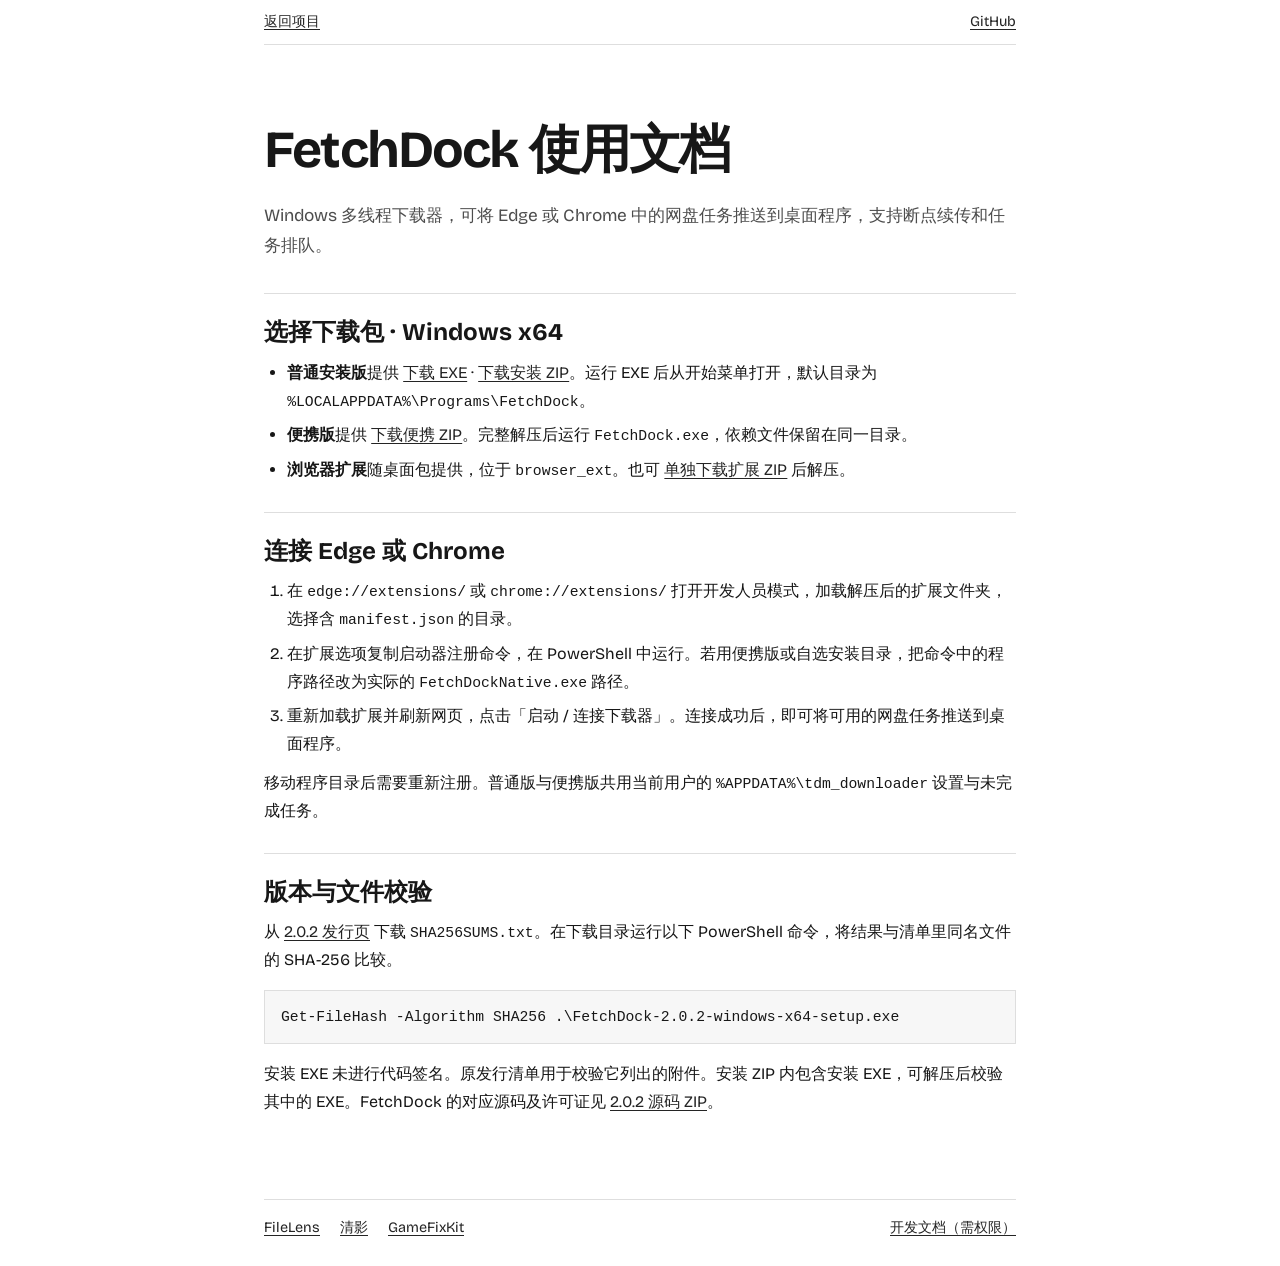
==== docs/fetchdock.html @ bc4fdf7e "Add public user guides for all four projects" ====
<!doctype html>
<html lang="zh-CN">
<head>
  <meta charset="utf-8">
  <meta name="viewport" content="width=device-width, initial-scale=1">
  <meta name="theme-color" content="#ffffff">
  <meta name="description" content="Windows 多线程下载器，可将 Edge 或 Chrome 中的网盘任务推送到桌面程序，支持断点续传和任务排队。">
  <title>FetchDock 使用文档 · shanhaiguanwu</title>
  <link rel="stylesheet" href="guide.css">
</head>
<body>
  <header class="wrap site-header">
    <a href="../#fetchdock">返回项目</a>
    <a href="https://github.com/shanhaiguanwu">GitHub</a>
  </header>
  <main class="wrap">
    <article>
      <h1>FetchDock 使用文档</h1>
      <p class="lead">Windows 多线程下载器，可将 Edge 或 Chrome 中的网盘任务推送到桌面程序，支持断点续传和任务排队。</p>
      <section aria-labelledby="install">
        <h2 id="install">选择下载包 · Windows x64</h2>
        <ul>
          <li><strong>普通安装版</strong>提供 <a href="https://github.com/shanhaiguanwu/shanhaiguanwu.github.io/releases/download/FetchDock-v2.0.2/FetchDock-2.0.2-windows-x64-setup.exe">下载 EXE</a> · <a href="https://github.com/shanhaiguanwu/shanhaiguanwu.github.io/releases/download/FetchDock-v2.0.2/FetchDock-2.0.2-windows-x64.zip">下载安装 ZIP</a>。运行 EXE 后从开始菜单打开，默认目录为 <code>%LOCALAPPDATA%\Programs\FetchDock</code>。</li>
          <li><strong>便携版</strong>提供 <a href="https://github.com/shanhaiguanwu/shanhaiguanwu.github.io/releases/download/FetchDock-v2.0.2/FetchDock-2.0.2-windows-x64-portable.zip">下载便携 ZIP</a>。完整解压后运行 <code>FetchDock.exe</code>，依赖文件保留在同一目录。</li>
          <li><strong>浏览器扩展</strong>随桌面包提供，位于  <code>browser_ext</code>。也可 <a href="https://github.com/shanhaiguanwu/shanhaiguanwu.github.io/releases/download/FetchDock-v2.0.2/FetchDock-2.0.2-browser-extension.zip">单独下载扩展 ZIP</a> 后解压。</li>
        </ul>
      </section>
      <section aria-labelledby="start">
        <h2 id="start">连接 Edge 或 Chrome</h2>
        <ol>
          <li>在 <code>edge://extensions/</code> 或 <code>chrome://extensions/</code> 打开开发人员模式，加载解压后的扩展文件夹，选择含 <code>manifest.json</code> 的目录。</li>
          <li>在扩展选项复制启动器注册命令，在 PowerShell 中运行。若用便携版或自选安装目录，把命令中的程序路径改为实际的 <code>FetchDockNative.exe</code> 路径。</li>
          <li>重新加载扩展并刷新网页，点击「启动 / 连接下载器」。连接成功后，即可将可用的网盘任务推送到桌面程序。</li>
        </ol>
        <p>移动程序目录后需要重新注册。普通版与便携版共用当前用户的 <code>%APPDATA%\tdm_downloader</code> 设置与未完成任务。</p>
      </section>
      <section aria-labelledby="verify">
        <h2 id="verify">版本与文件校验</h2>
        <p>从 <a href="https://github.com/shanhaiguanwu/shanhaiguanwu.github.io/releases/tag/FetchDock-v2.0.2">2.0.2 发行页</a> 下载 <code>SHA256SUMS.txt</code>。在下载目录运行以下 PowerShell 命令，将结果与清单里同名文件的 SHA-256 比较。</p>
        <pre><code>Get-FileHash -Algorithm SHA256 .\FetchDock-2.0.2-windows-x64-setup.exe</code></pre>
        <p>安装 EXE 未进行代码签名。原发行清单用于校验它列出的附件。安装 ZIP 内包含安装 EXE，可解压后校验其中的 EXE。FetchDock 的对应源码及许可证见 <a href="https://github.com/shanhaiguanwu/shanhaiguanwu.github.io/releases/download/FetchDock-v2.0.2/FetchDock-2.0.2-source.zip">2.0.2 源码 ZIP</a>。</p>
      </section>
    </article>
  </main>
  <footer class="wrap site-footer">
    <nav aria-label="其他项目使用文档">
      <a href="filelens.html">FileLens</a>
      <a href="qingying.html">清影</a>
      <a href="gamefixkit.html">GameFixKit</a>
    </nav>
    <a href="https://github.com/shanhaiguanwu/Codex_workspace/blob/main/FetchDock/README.md">开发文档（需权限）</a>
  </footer>
</body>
</html>
---- docs/guide.css ----
@font-face {
  font-family: "Bricolage Grotesque";
  src: url("../assets/bricolage-grotesque.woff2") format("woff2");
  font-weight: 400 750;
  font-display: swap;
  unicode-range: U+0000-00FF, U+2000-206F;
}

:root {
  color-scheme: light;
  font-family: "Bricolage Grotesque", system-ui, "Microsoft YaHei UI", sans-serif;
  background: #fff;
  color: #171717;
}

*, *::before, *::after { box-sizing: border-box; }
body { margin: 0; font-size: 1rem; line-height: 1.75; }
.wrap { width: min(47rem, calc(100% - 2 * clamp(1rem, 5vw, 3rem))); margin-inline: auto; }

a { color: #242424; text-underline-offset: .2em; }
a:hover { text-decoration-thickness: 2px; }
a:focus-visible { outline: 2px solid #242424; outline-offset: 3px; }

.site-header, .site-footer, .site-footer nav { display: flex; flex-wrap: wrap; align-items: center; gap: 0 1.25rem; }
.site-header, .site-footer { justify-content: space-between; }
.site-header { border-bottom: 1px solid #dedede; }
.site-footer { border-top: 1px solid #dedede; padding-block: .4rem 1rem; }
.site-header a, .site-footer a { display: inline-flex; align-items: center; min-height: 2.75rem; font-size: .9rem; }

article { padding-block: clamp(2rem, 6vw, 4.5rem); }
h1, h2, h3 { line-height: 1.3; }
h1 { margin: 0; font-size: clamp(1.9rem, 5.6vw, 3.25rem); letter-spacing: -.035em; text-wrap: balance; }
.lead { margin: 1rem 0 2rem; color: #4d4d4d; font-size: 1.08rem; }
section { border-top: 1px solid #dedede; margin-top: 1.75rem; padding-top: 1.45rem; }
h2 { margin: 0 0 .65rem; font-size: clamp(1.25rem, 3vw, 1.5rem); }
h3 { margin: 1rem 0 .45rem; font-size: 1.05rem; }
p, ul, ol { margin: .65rem 0; }
ul, ol { padding-inline-start: 1.45em; }
li + li { margin-block-start: .4rem; }
code { overflow-wrap: anywhere; font: .92em "Cascadia Mono", Consolas, monospace; }
pre { padding: .75rem 1rem; border: 1px solid #dedede; background: #f7f7f7; white-space: pre-wrap; }
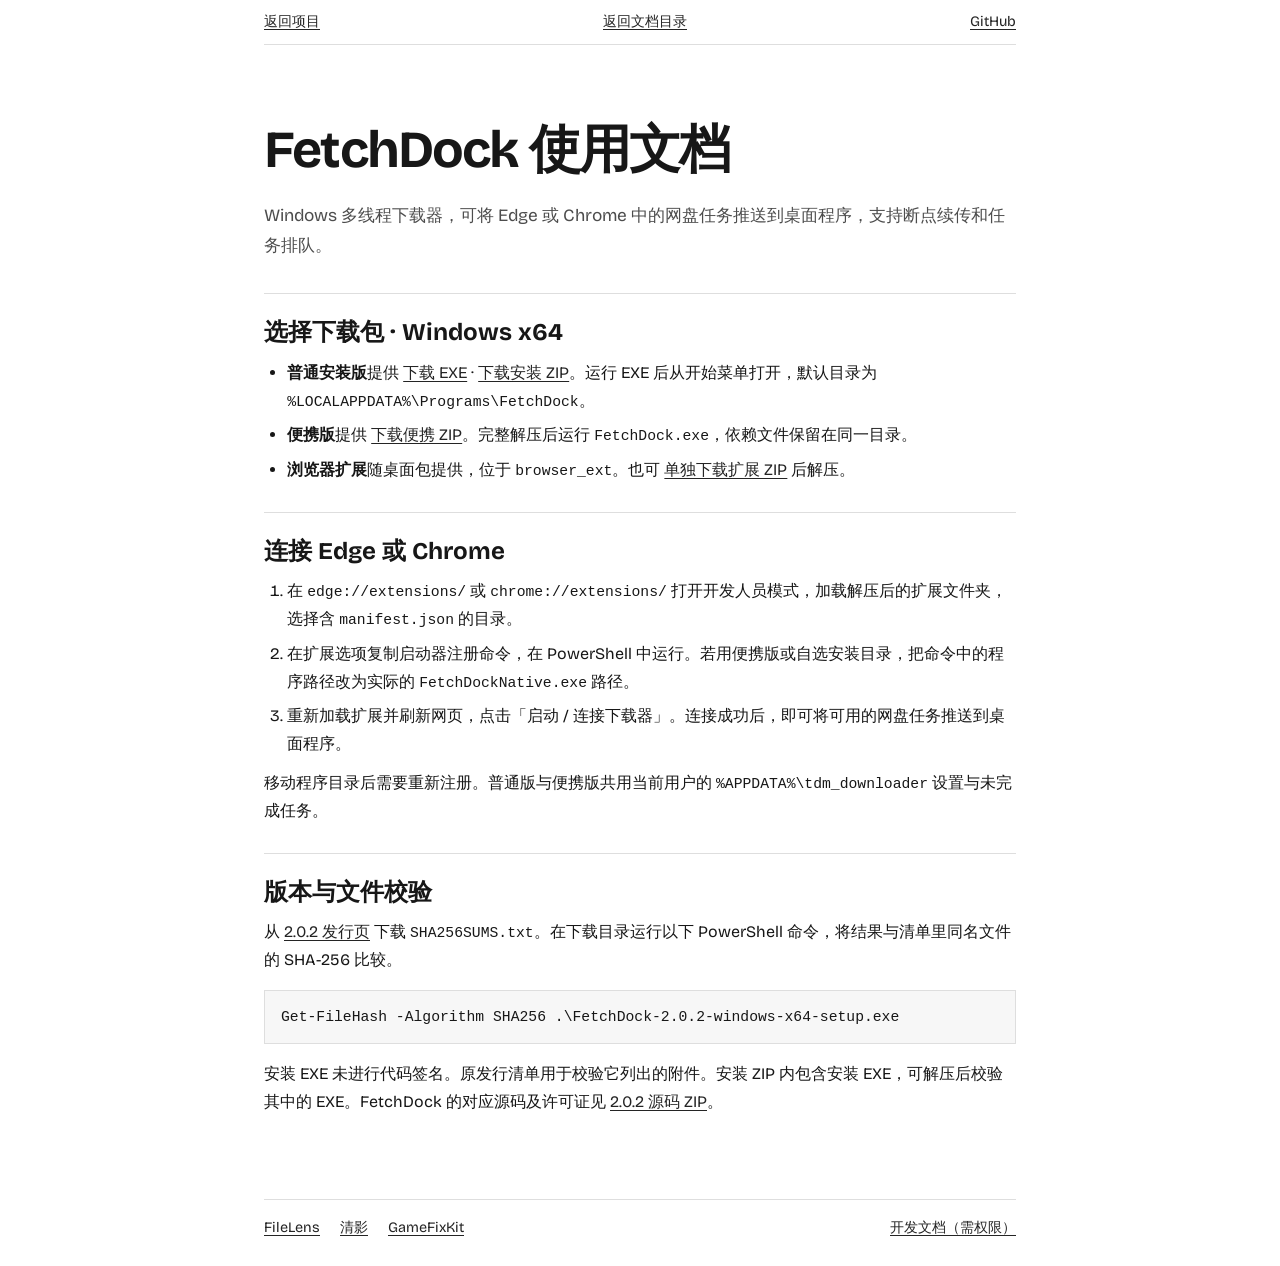
==== commit e2357926: "Link each user guide back to the documentation directory" ====
--- a/docs/fetchdock.html
+++ b/docs/fetchdock.html
@@ -11,6 +11,7 @@
 <body>
   <header class="wrap site-header">
     <a href="../#fetchdock">返回项目</a>
+    <a href="./">返回文档目录</a>
     <a href="https://github.com/shanhaiguanwu">GitHub</a>
   </header>
   <main class="wrap">
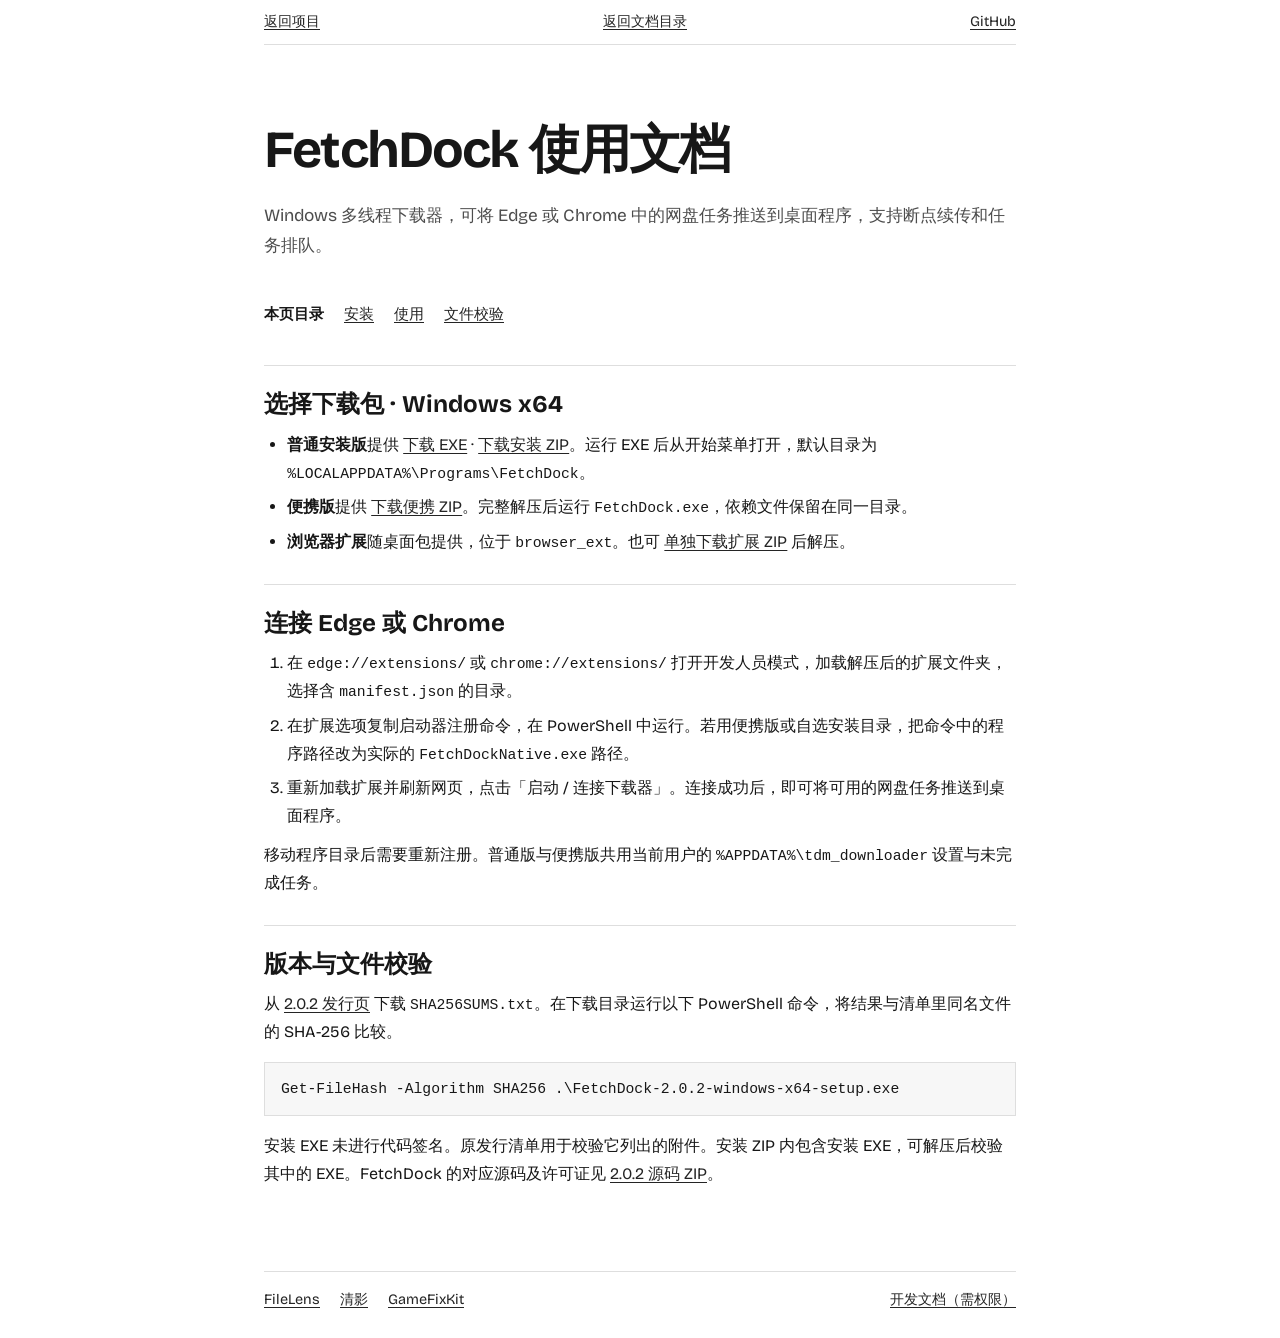
==== commit 8e97475d: "Add section navigation to the four user guides" ====
--- a/docs/fetchdock.html
+++ b/docs/fetchdock.html
@@ -18,8 +18,14 @@
     <article>
       <h1>FetchDock 使用文档</h1>
       <p class="lead">Windows 多线程下载器，可将 Edge 或 Chrome 中的网盘任务推送到桌面程序，支持断点续传和任务排队。</p>
+      <nav class="guide-toc" aria-label="本页目录">
+        <strong>本页目录</strong>
+        <a href="#install">安装</a>
+        <a href="#start">使用</a>
+        <a href="#verify">文件校验</a>
+      </nav>
       <section aria-labelledby="install">
-        <h2 id="install">选择下载包 · Windows x64</h2>
+        <h2 id="install" tabindex="-1">选择下载包 · Windows x64</h2>
         <ul>
           <li><strong>普通安装版</strong>提供 <a href="https://github.com/shanhaiguanwu/shanhaiguanwu.github.io/releases/download/FetchDock-v2.0.2/FetchDock-2.0.2-windows-x64-setup.exe">下载 EXE</a> · <a href="https://github.com/shanhaiguanwu/shanhaiguanwu.github.io/releases/download/FetchDock-v2.0.2/FetchDock-2.0.2-windows-x64.zip">下载安装 ZIP</a>。运行 EXE 后从开始菜单打开，默认目录为 <code>%LOCALAPPDATA%\Programs\FetchDock</code>。</li>
           <li><strong>便携版</strong>提供 <a href="https://github.com/shanhaiguanwu/shanhaiguanwu.github.io/releases/download/FetchDock-v2.0.2/FetchDock-2.0.2-windows-x64-portable.zip">下载便携 ZIP</a>。完整解压后运行 <code>FetchDock.exe</code>，依赖文件保留在同一目录。</li>
@@ -27,7 +33,7 @@
         </ul>
       </section>
       <section aria-labelledby="start">
-        <h2 id="start">连接 Edge 或 Chrome</h2>
+        <h2 id="start" tabindex="-1">连接 Edge 或 Chrome</h2>
         <ol>
           <li>在 <code>edge://extensions/</code> 或 <code>chrome://extensions/</code> 打开开发人员模式，加载解压后的扩展文件夹，选择含 <code>manifest.json</code> 的目录。</li>
           <li>在扩展选项复制启动器注册命令，在 PowerShell 中运行。若用便携版或自选安装目录，把命令中的程序路径改为实际的 <code>FetchDockNative.exe</code> 路径。</li>
@@ -36,7 +42,7 @@
         <p>移动程序目录后需要重新注册。普通版与便携版共用当前用户的 <code>%APPDATA%\tdm_downloader</code> 设置与未完成任务。</p>
       </section>
       <section aria-labelledby="verify">
-        <h2 id="verify">版本与文件校验</h2>
+        <h2 id="verify" tabindex="-1">版本与文件校验</h2>
         <p>从 <a href="https://github.com/shanhaiguanwu/shanhaiguanwu.github.io/releases/tag/FetchDock-v2.0.2">2.0.2 发行页</a> 下载 <code>SHA256SUMS.txt</code>。在下载目录运行以下 PowerShell 命令，将结果与清单里同名文件的 SHA-256 比较。</p>
         <pre><code>Get-FileHash -Algorithm SHA256 .\FetchDock-2.0.2-windows-x64-setup.exe</code></pre>
         <p>安装 EXE 未进行代码签名。原发行清单用于校验它列出的附件。安装 ZIP 内包含安装 EXE，可解压后校验其中的 EXE。FetchDock 的对应源码及许可证见 <a href="https://github.com/shanhaiguanwu/shanhaiguanwu.github.io/releases/download/FetchDock-v2.0.2/FetchDock-2.0.2-source.zip">2.0.2 源码 ZIP</a>。</p>
--- a/docs/guide.css
+++ b/docs/guide.css
@@ -31,6 +31,18 @@
 h1, h2, h3 { line-height: 1.3; }
 h1 { margin: 0; font-size: clamp(1.9rem, 5.6vw, 3.25rem); letter-spacing: -.035em; text-wrap: balance; }
 .lead { margin: 1rem 0 2rem; color: #4d4d4d; font-size: 1.08rem; }
+
+.guide-toc {
+  display: flex;
+  flex-wrap: wrap;
+  align-items: center;
+  gap: 0 1.25rem;
+  font-size: .92rem;
+}
+
+.guide-toc a { display: inline-flex; align-items: center; min-height: 2.75rem; }
+article h2[id] { scroll-margin-block-start: 1rem; }
+
 section { border-top: 1px solid #dedede; margin-top: 1.75rem; padding-top: 1.45rem; }
 h2 { margin: 0 0 .65rem; font-size: clamp(1.25rem, 3vw, 1.5rem); }
 h3 { margin: 1rem 0 .45rem; font-size: 1.05rem; }
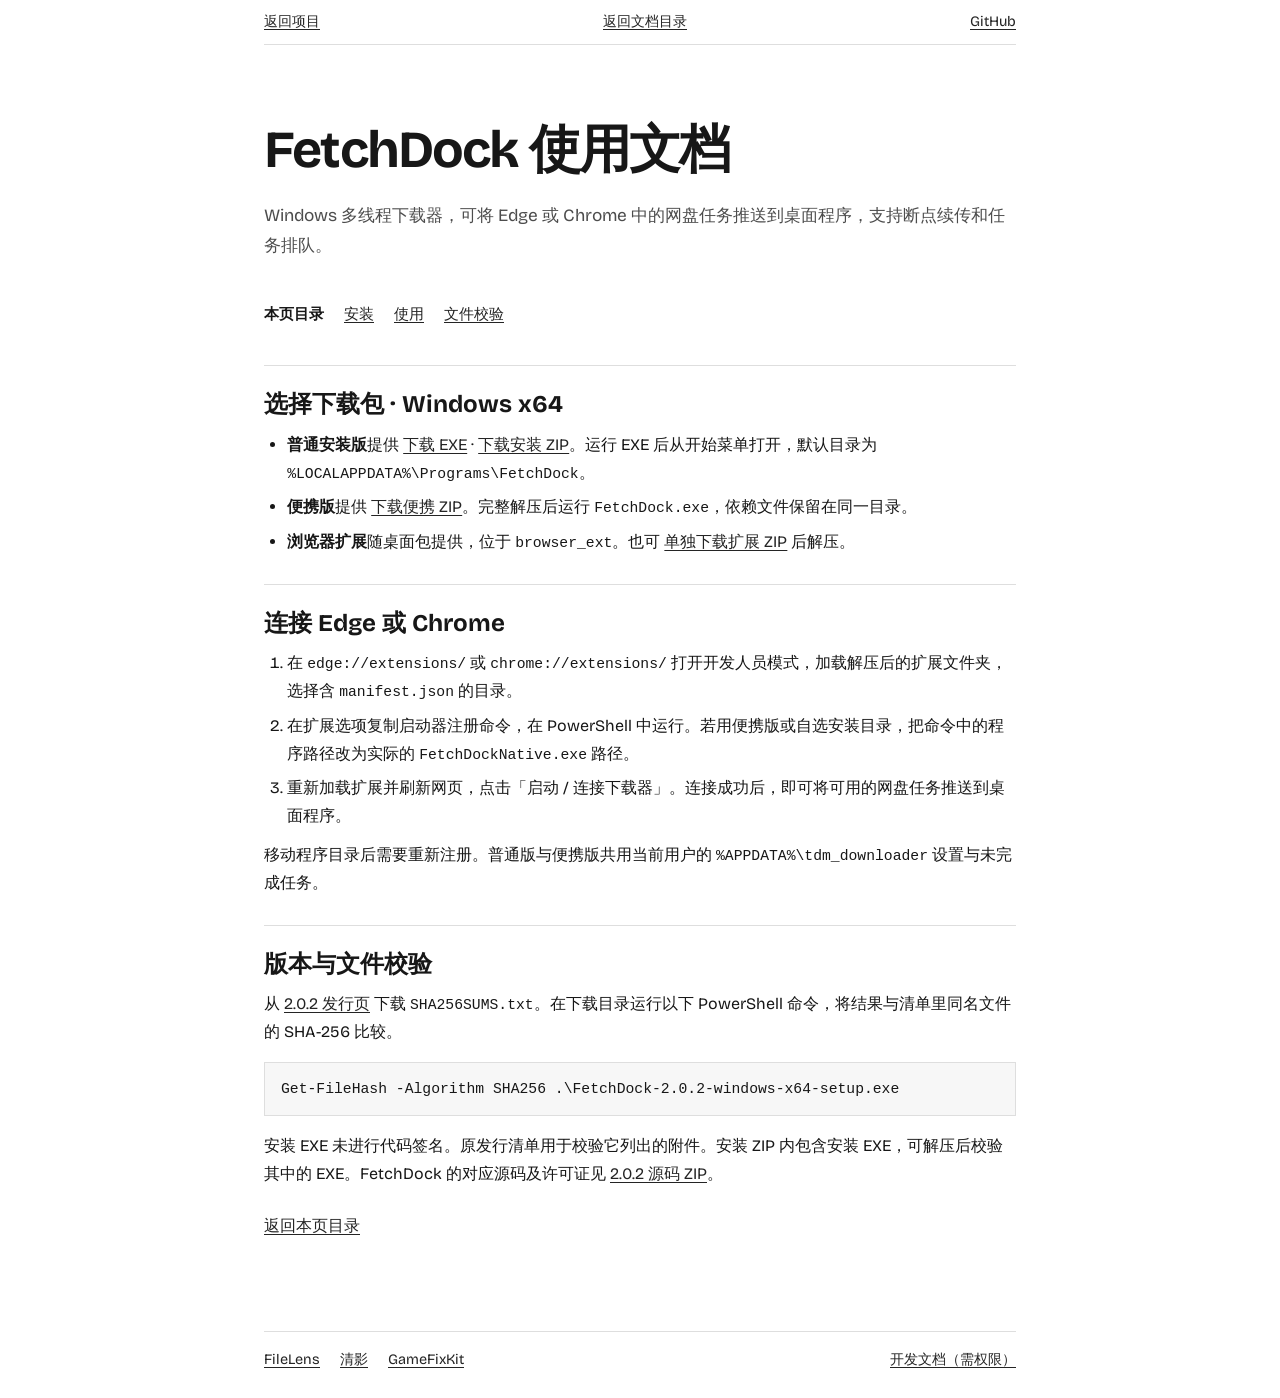
==== commit 4ddb8a26: "Add a return-to-contents link to each user guide" ====
--- a/docs/fetchdock.html
+++ b/docs/fetchdock.html
@@ -18,7 +18,7 @@
     <article>
       <h1>FetchDock 使用文档</h1>
       <p class="lead">Windows 多线程下载器，可将 Edge 或 Chrome 中的网盘任务推送到桌面程序，支持断点续传和任务排队。</p>
-      <nav class="guide-toc" aria-label="本页目录">
+      <nav id="page-toc" class="guide-toc" aria-label="本页目录" tabindex="-1">
         <strong>本页目录</strong>
         <a href="#install">安装</a>
         <a href="#start">使用</a>
@@ -47,6 +47,7 @@
         <pre><code>Get-FileHash -Algorithm SHA256 .\FetchDock-2.0.2-windows-x64-setup.exe</code></pre>
         <p>安装 EXE 未进行代码签名。原发行清单用于校验它列出的附件。安装 ZIP 内包含安装 EXE，可解压后校验其中的 EXE。FetchDock 的对应源码及许可证见 <a href="https://github.com/shanhaiguanwu/shanhaiguanwu.github.io/releases/download/FetchDock-v2.0.2/FetchDock-2.0.2-source.zip">2.0.2 源码 ZIP</a>。</p>
       </section>
+      <p class="guide-return"><a href="#page-toc">返回本页目录</a></p>
     </article>
   </main>
   <footer class="wrap site-footer">
--- a/docs/guide.css
+++ b/docs/guide.css
@@ -40,8 +40,9 @@
   font-size: .92rem;
 }
 
-.guide-toc a { display: inline-flex; align-items: center; min-height: 2.75rem; }
-article h2[id] { scroll-margin-block-start: 1rem; }
+.guide-toc a, .guide-return a { display: inline-flex; align-items: center; min-height: 2.75rem; }
+.guide-return { margin-block-start: 1rem; }
+.guide-toc, article h2[id] { scroll-margin-block-start: 1rem; }
 
 section { border-top: 1px solid #dedede; margin-top: 1.75rem; padding-top: 1.45rem; }
 h2 { margin: 0 0 .65rem; font-size: clamp(1.25rem, 3vw, 1.5rem); }
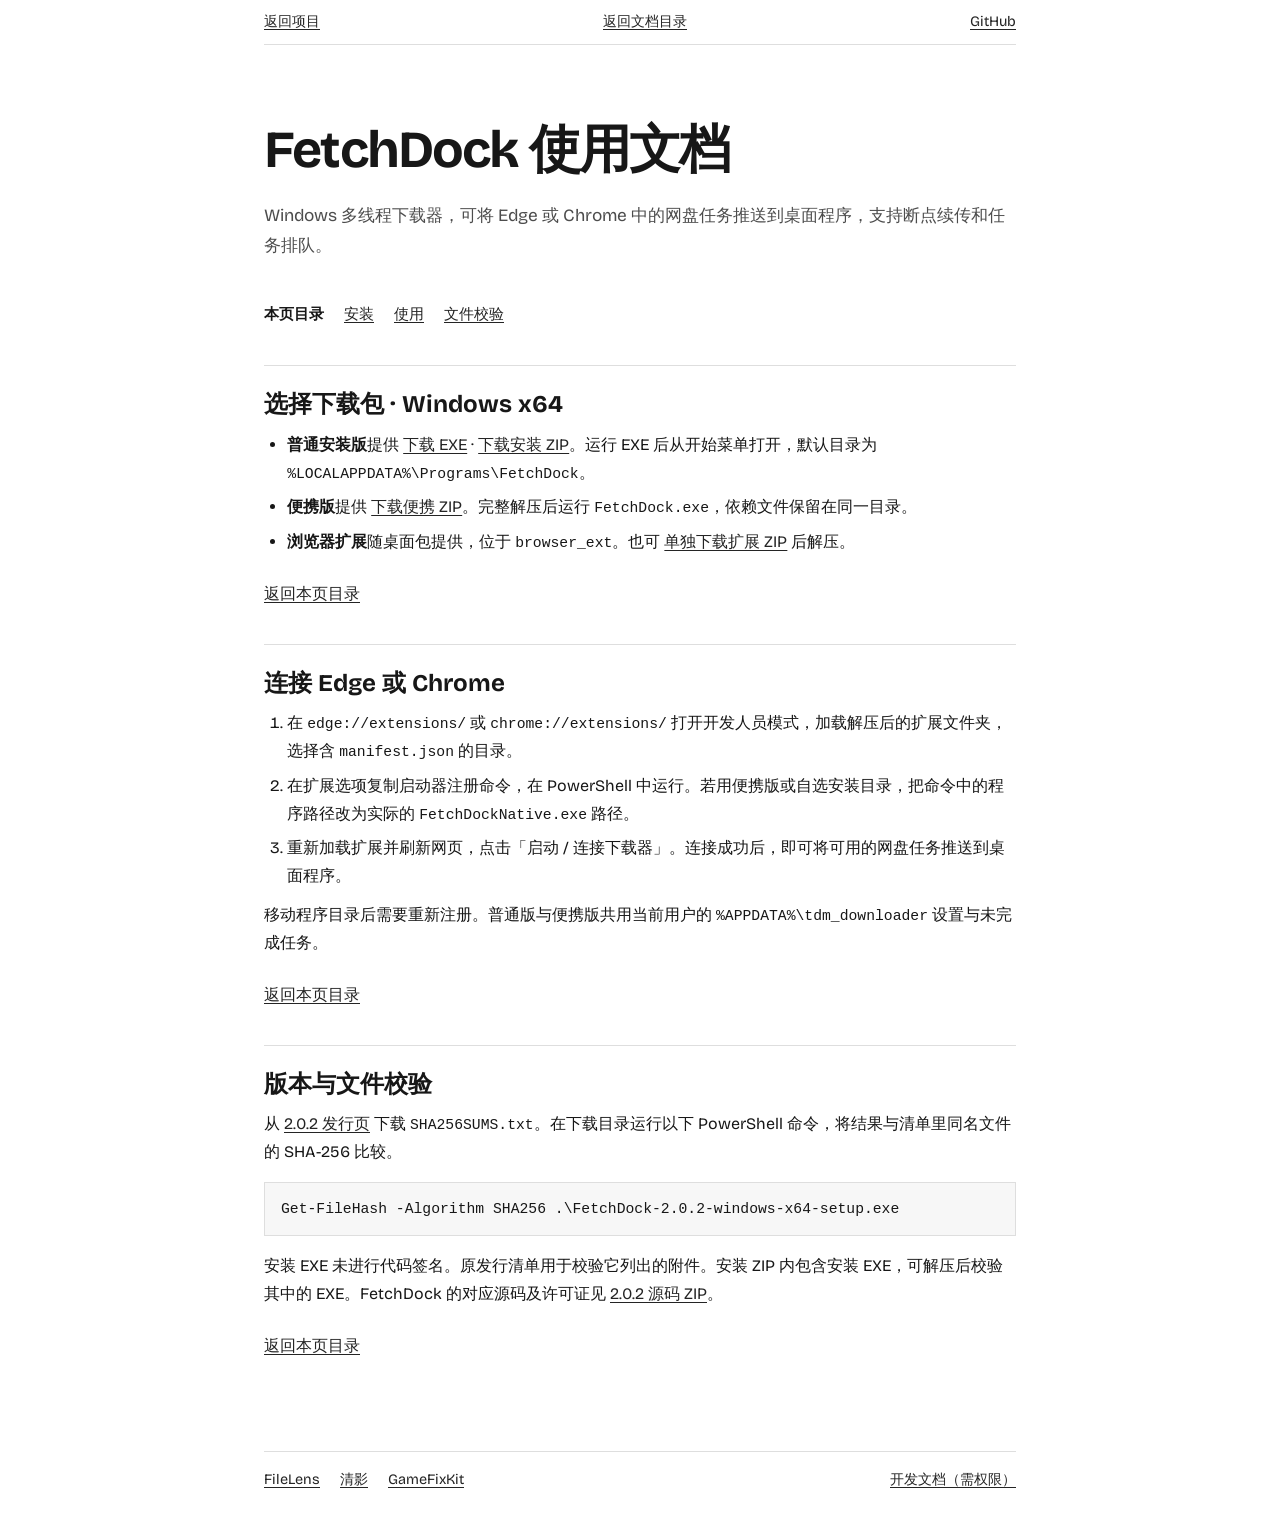
==== commit 2aad151d: "Add contents return links after installation and usage sections" ====
--- a/docs/fetchdock.html
+++ b/docs/fetchdock.html
@@ -31,6 +31,7 @@
           <li><strong>便携版</strong>提供 <a href="https://github.com/shanhaiguanwu/shanhaiguanwu.github.io/releases/download/FetchDock-v2.0.2/FetchDock-2.0.2-windows-x64-portable.zip">下载便携 ZIP</a>。完整解压后运行 <code>FetchDock.exe</code>，依赖文件保留在同一目录。</li>
           <li><strong>浏览器扩展</strong>随桌面包提供，位于  <code>browser_ext</code>。也可 <a href="https://github.com/shanhaiguanwu/shanhaiguanwu.github.io/releases/download/FetchDock-v2.0.2/FetchDock-2.0.2-browser-extension.zip">单独下载扩展 ZIP</a> 后解压。</li>
         </ul>
+        <p class="guide-return"><a href="#page-toc">返回本页目录</a></p>
       </section>
       <section aria-labelledby="start">
         <h2 id="start" tabindex="-1">连接 Edge 或 Chrome</h2>
@@ -40,6 +41,7 @@
           <li>重新加载扩展并刷新网页，点击「启动 / 连接下载器」。连接成功后，即可将可用的网盘任务推送到桌面程序。</li>
         </ol>
         <p>移动程序目录后需要重新注册。普通版与便携版共用当前用户的 <code>%APPDATA%\tdm_downloader</code> 设置与未完成任务。</p>
+        <p class="guide-return"><a href="#page-toc">返回本页目录</a></p>
       </section>
       <section aria-labelledby="verify">
         <h2 id="verify" tabindex="-1">版本与文件校验</h2>
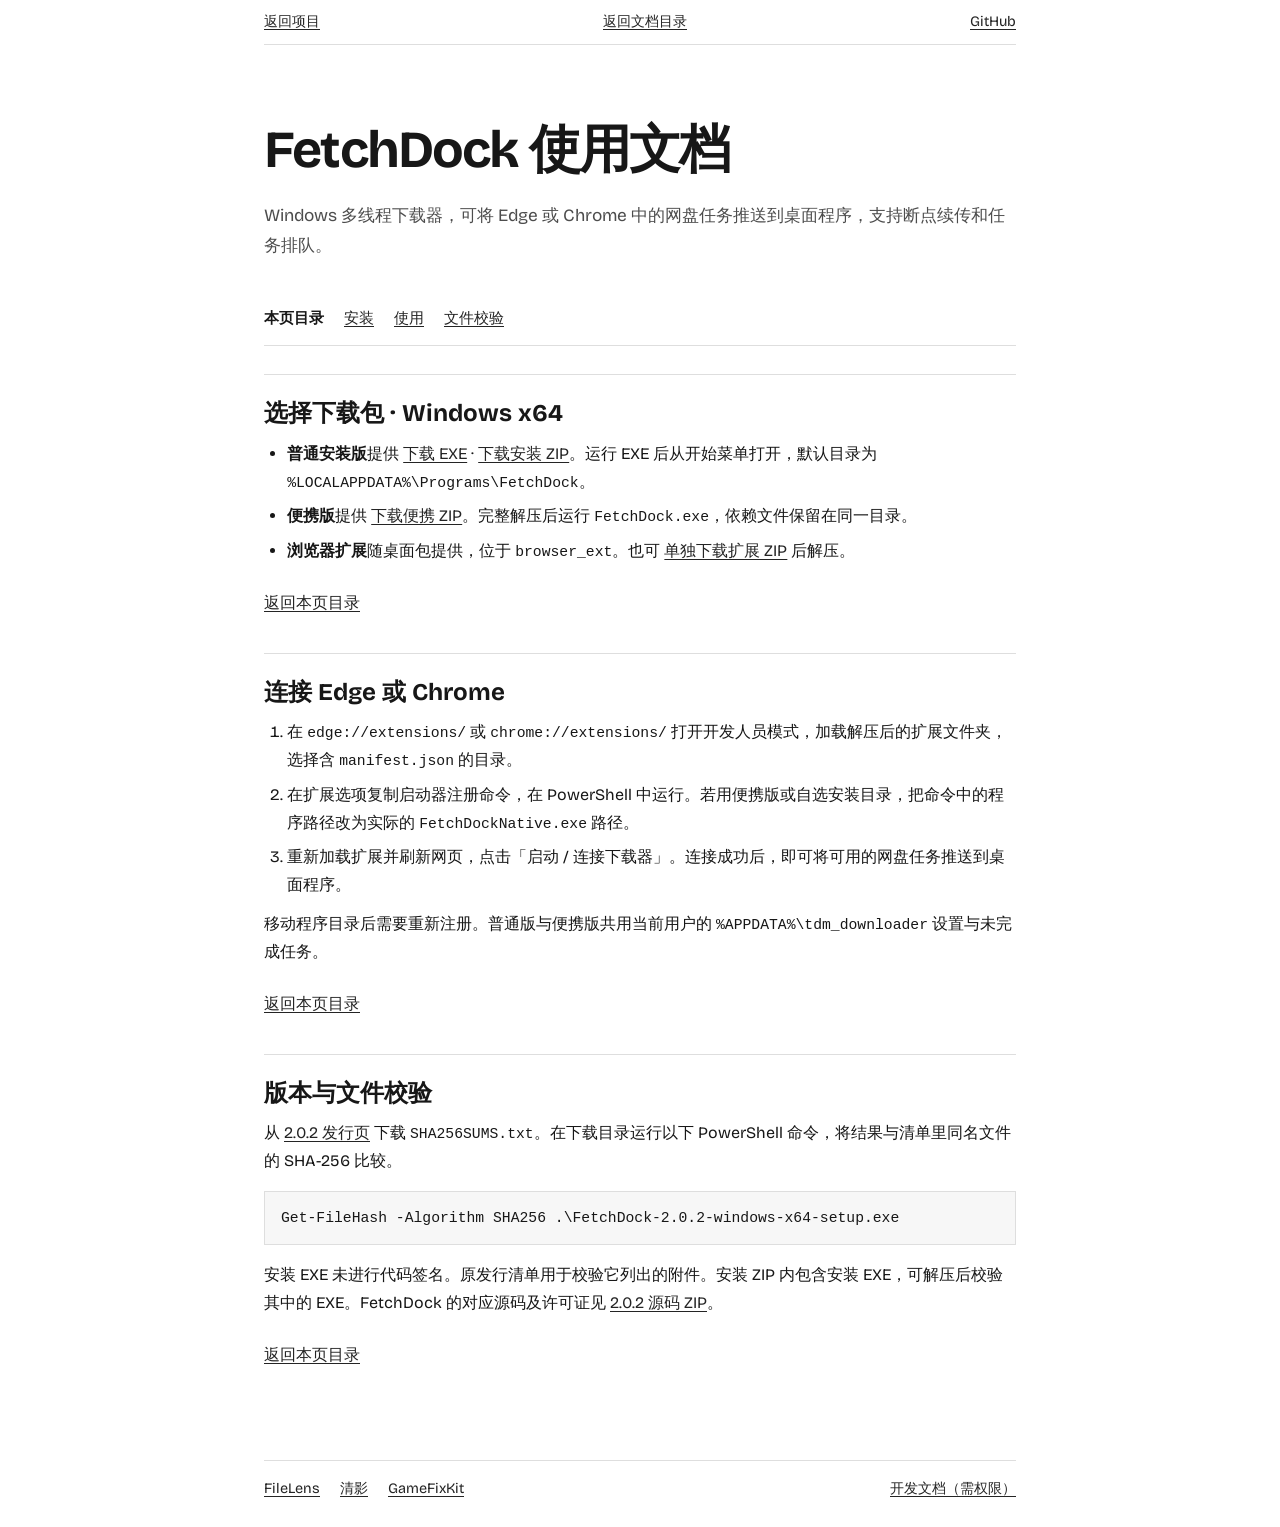
==== commit 0019d60e: "Keep guide contents visible while scrolling" ====
--- a/docs/fetchdock.html
+++ b/docs/fetchdock.html
@@ -18,7 +18,8 @@
     <article>
       <h1>FetchDock 使用文档</h1>
       <p class="lead">Windows 多线程下载器，可将 Edge 或 Chrome 中的网盘任务推送到桌面程序，支持断点续传和任务排队。</p>
-      <nav id="page-toc" class="guide-toc" aria-label="本页目录" tabindex="-1">
+      <div id="page-toc" class="guide-toc-anchor" role="group" aria-label="本页目录" tabindex="-1"></div>
+      <nav class="guide-toc" aria-label="本页目录">
         <strong>本页目录</strong>
         <a href="#install">安装</a>
         <a href="#start">使用</a>
--- a/docs/guide.css
+++ b/docs/guide.css
@@ -32,17 +32,31 @@
 h1 { margin: 0; font-size: clamp(1.9rem, 5.6vw, 3.25rem); letter-spacing: -.035em; text-wrap: balance; }
 .lead { margin: 1rem 0 2rem; color: #4d4d4d; font-size: 1.08rem; }
 
+.guide-toc-anchor { scroll-margin-block-start: 1rem; }
+.guide-toc-anchor:focus { outline: none; }
+.guide-toc-anchor:focus-visible + .guide-toc { outline: 2px solid #242424; outline-offset: -2px; }
+
 .guide-toc {
+  position: sticky;
+  inset-block-start: 0;
+  z-index: 1;
   display: flex;
   flex-wrap: wrap;
   align-items: center;
-  gap: 0 1.25rem;
+  gap: 0 clamp(.75rem, 3vw, 1.25rem);
+  padding-block: .25rem;
+  border-block-end: 1px solid #dedede;
+  background: #fff;
   font-size: .92rem;
 }
 
 .guide-toc a, .guide-return a { display: inline-flex; align-items: center; min-height: 2.75rem; }
 .guide-return { margin-block-start: 1rem; }
-.guide-toc, article h2[id] { scroll-margin-block-start: 1rem; }
+article h2[id], article section a { scroll-margin-block-start: 4.75rem; }
+
+@media (max-width: 18rem) {
+  article h2[id], article section a { scroll-margin-block-start: 7.5rem; }
+}
 
 section { border-top: 1px solid #dedede; margin-top: 1.75rem; padding-top: 1.45rem; }
 h2 { margin: 0 0 .65rem; font-size: clamp(1.25rem, 3vw, 1.5rem); }
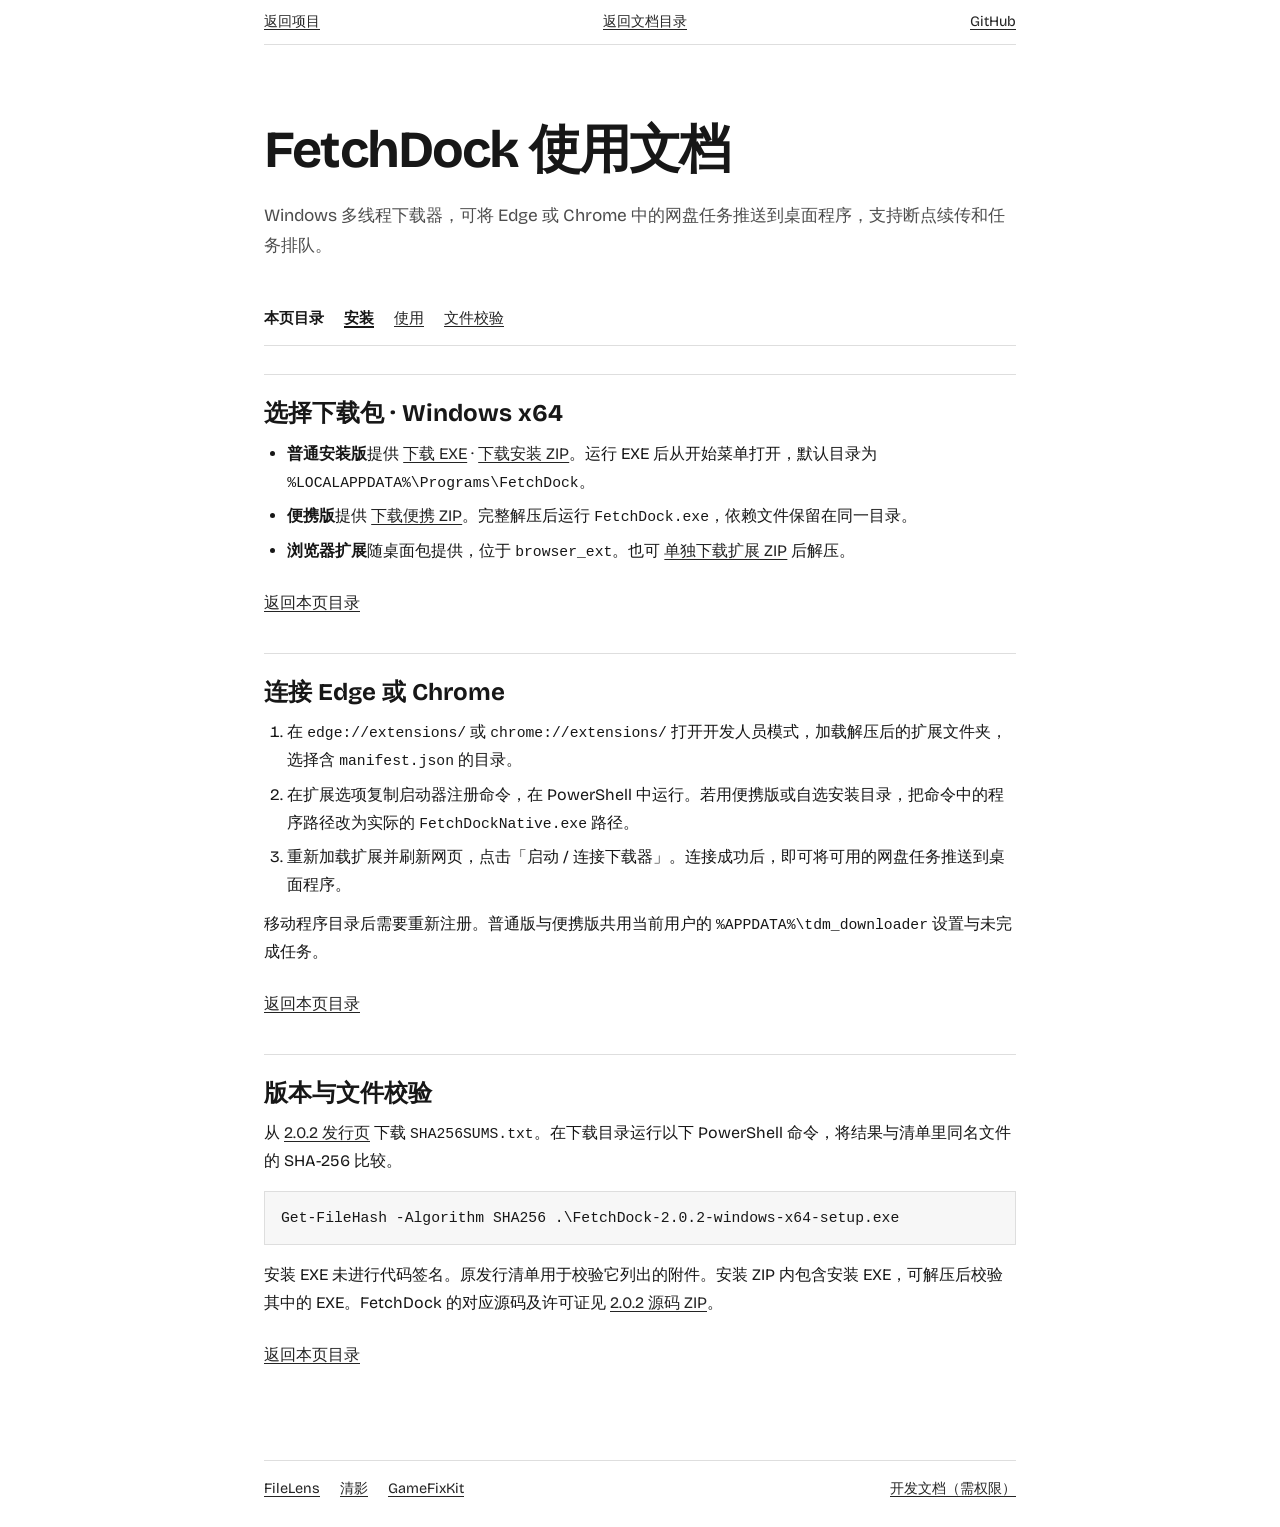
==== commit 90608e99: "Highlight the current section in sticky guide navigation" ====
--- a/docs/fetchdock.html
+++ b/docs/fetchdock.html
@@ -7,6 +7,7 @@
   <meta name="description" content="Windows 多线程下载器，可将 Edge 或 Chrome 中的网盘任务推送到桌面程序，支持断点续传和任务排队。">
   <title>FetchDock 使用文档 · shanhaiguanwu</title>
   <link rel="stylesheet" href="guide.css">
+  <script src="guide.js" defer></script>
 </head>
 <body>
   <header class="wrap site-header">
--- a/docs/guide.css
+++ b/docs/guide.css
@@ -51,6 +51,12 @@
 }
 
 .guide-toc a, .guide-return a { display: inline-flex; align-items: center; min-height: 2.75rem; }
+
+.guide-toc a[aria-current="location"] {
+  color: #171717;
+  font-weight: 700;
+  text-decoration-thickness: 2px;
+}
 .guide-return { margin-block-start: 1rem; }
 article h2[id], article section a { scroll-margin-block-start: 4.75rem; }
 
